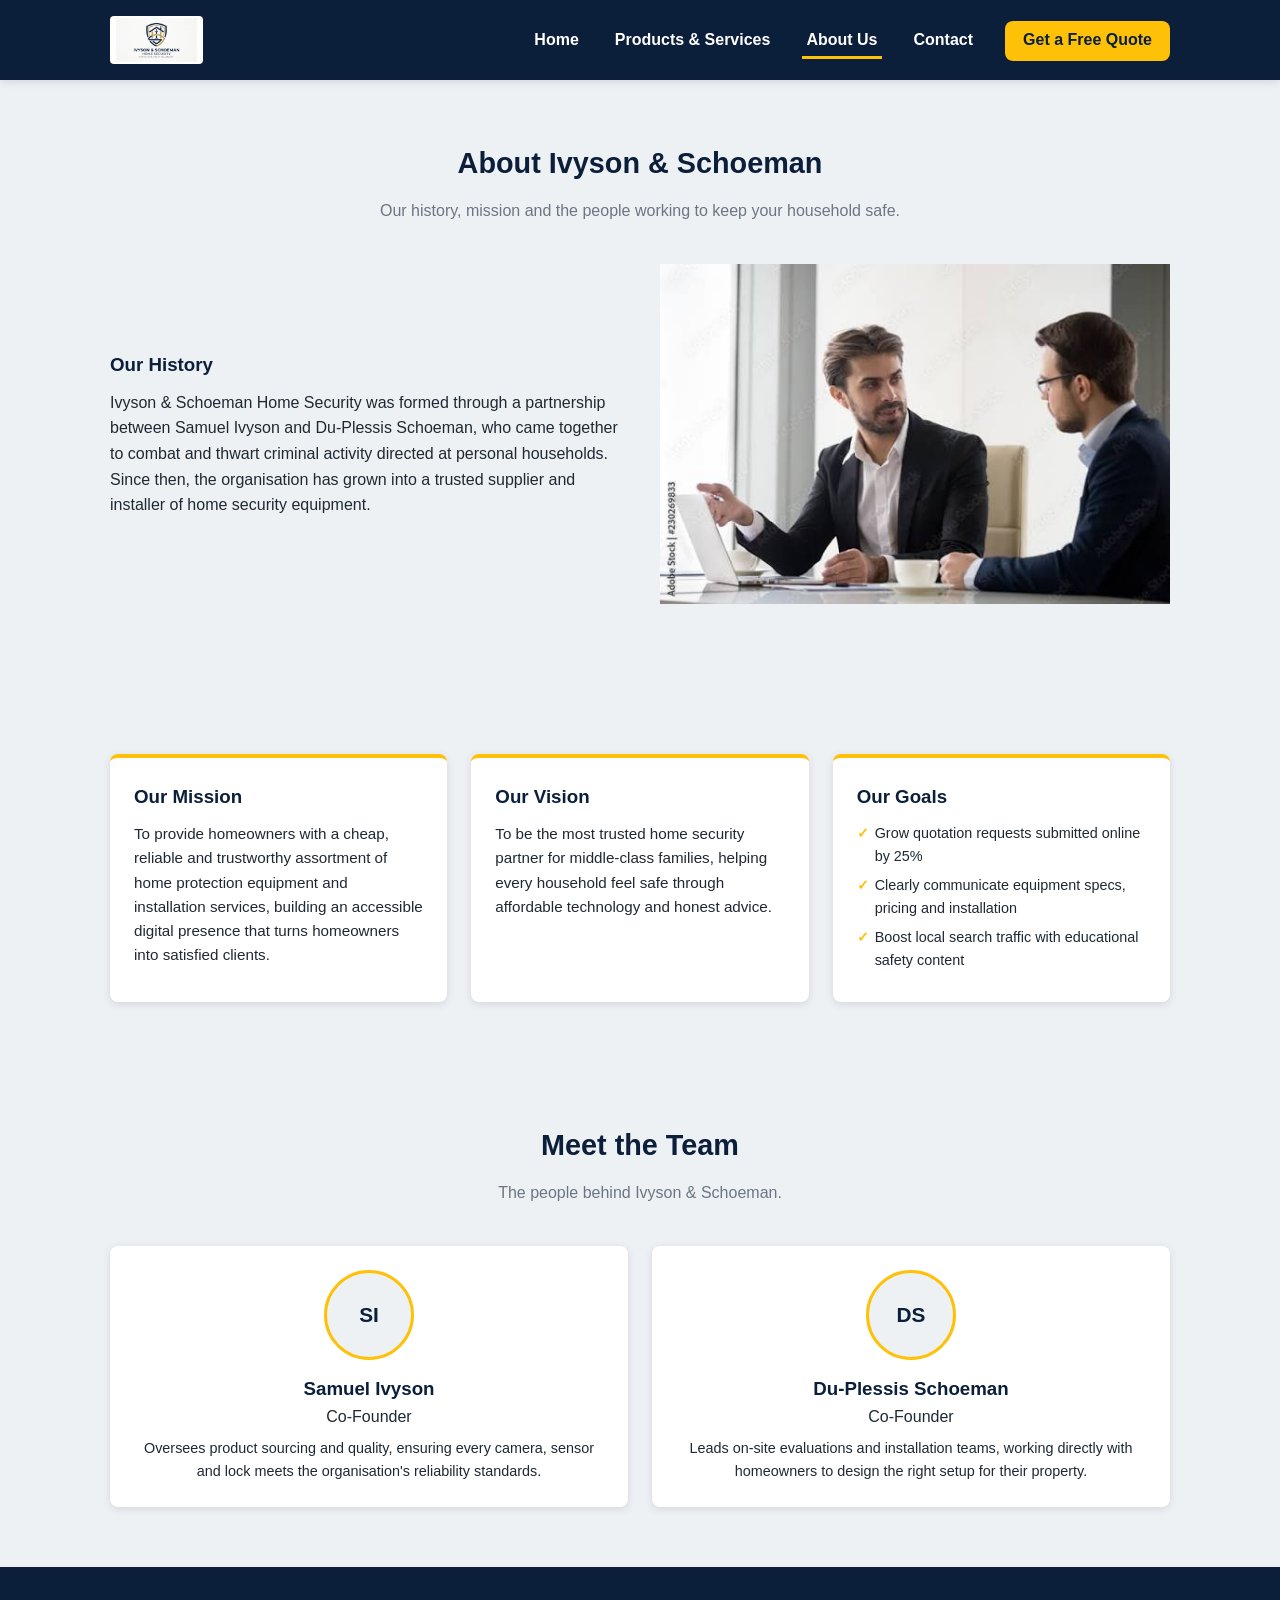
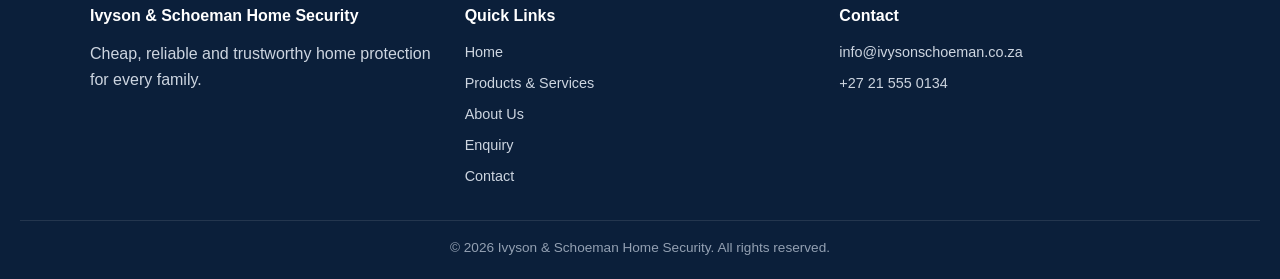
==== project/about.html @ 037d35b5 "Initial commit with project structure styling and images." ====
<!DOCTYPE html>
<html lang="en">
<head>
  <meta charset="UTF-8" />
  <meta name="viewport" content="width=device-width, initial-scale=1.0" />
  <title>About Us | Ivyson &amp; Schoeman Home Security</title>
  <meta name="description" content="Learn about the history, mission and team behind Ivyson & Schoeman Home Security." />
  <link rel="stylesheet" href="css/style.css" />
  <link rel="icon" type="image/jpeg" href="images/favicon.jpeg" />
</head>
<body>

  <header>
    <div class="navbar">
      <div class="logo"><a href="index.html"><img src="images/logo.jpeg" alt="Ivyson & Schoeman Home Security logo" /></a></div>
      <nav>
        <ul>
          <li><a href="index.html">Home</a></li>
          <li><a href="services.html">Products &amp; Services</a></li>
          <li><a href="about.html">About Us</a></li>
          <li><a href="contact.html">Contact</a></li>
          <li><a href="enquiry.html" class="btn-quote">Get a Free Quote</a></li>
        </ul>
      </nav>
    </div>
  </header>

  <main>
    <!-- ===== Page intro ===== -->
    <section class="page-section">
      <div class="container">
        <h2>About Ivyson &amp; Schoeman</h2>
        <p class="section-intro">
          Our history, mission and the people working to keep your
          household safe.
        </p>

        <!-- ===== History ===== -->
        <div class="two-col">
          <div>
            <h3 style="color:#0b1f3a; margin-bottom:10px;">Our History</h3>
            <p>
              Ivyson &amp; Schoeman Home Security was formed through a
              partnership between Samuel Ivyson and Du-Plessis Schoeman,
              who came together to combat and thwart criminal activity
              directed at personal households. Since then, the
              organisation has grown into a trusted supplier and
              installer of home security equipment.
            </p>
          </div>
          <div>
            <img src="images/about-placeholder.jpeg" alt="Founders discussing a home security installation plan" />
          </div>
        </div>
      </div>
    </section>

    <!-- ===== Mission and Vision ===== -->
    <section class="page-section" style="background-color:#eef1f4;">
      <div class="container">
        <div class="card-grid">
          <div class="card">
            <h3>Our Mission</h3>
            <p>
              To provide homeowners with a cheap, reliable and
              trustworthy assortment of home protection equipment and
              installation services, building an accessible digital
              presence that turns homeowners into satisfied clients.
            </p>
          </div>
          <div class="card">
            <h3>Our Vision</h3>
            <p>
              To be the most trusted home security partner for
              middle-class families, helping every household feel safe
              through affordable technology and honest advice.
            </p>
          </div>
          <div class="card">
            <h3>Our Goals</h3>
            <ul>
              <li>Grow quotation requests submitted online by 25%</li>
              <li>Clearly communicate equipment specs, pricing and installation</li>
              <li>Boost local search traffic with educational safety content</li>
            </ul>
          </div>
        </div>
      </div>
    </section>

    <!-- ===== Team members ===== -->
    <section class="page-section">
      <div class="container">
        <h2>Meet the Team</h2>
        <p class="section-intro">The people behind Ivyson &amp; Schoeman.</p>

        <div class="team-grid">
          <div class="team-card">
            <div class="avatar">SI</div>
            <h3 style="color:#0b1f3a;">Samuel Ivyson</h3>
            <p>Co-Founder</p>
            <p style="font-size:0.9rem; margin-top:8px;">
              Oversees product sourcing and quality, ensuring every
              camera, sensor and lock meets the organisation's
              reliability standards.
            </p>
          </div>
          <div class="team-card">
            <div class="avatar">DS</div>
            <h3 style="color:#0b1f3a;">Du-Plessis Schoeman</h3>
            <p>Co-Founder</p>
            <p style="font-size:0.9rem; margin-top:8px;">
              Leads on-site evaluations and installation teams,
              working directly with homeowners to design the right
              setup for their property.
            </p>
          </div>
        </div>
      </div>
    </section>
  </main>

  <footer>
    <div class="footer-grid">
      <div>
        <h4>Ivyson &amp; Schoeman Home Security</h4>
        <p>Cheap, reliable and trustworthy home protection for every family.</p>
      </div>
      <div>
        <h4>Quick Links</h4>
        <ul>
          <li><a href="index.html">Home</a></li>
          <li><a href="services.html">Products &amp; Services</a></li>
          <li><a href="about.html">About Us</a></li>
          <li><a href="enquiry.html">Enquiry</a></li>
          <li><a href="contact.html">Contact</a></li>
        </ul>
      </div>
      <div>
        <h4>Contact</h4>
        <ul>
          <li>info@ivysonschoeman.co.za</li>
          <li>+27 21 555 0134</li>
        </ul>
      </div>
    </div>
    <div class="footer-bottom">
      &copy; 2026 Ivyson &amp; Schoeman Home Security. All rights reserved.
    </div>
  </footer>

  <script src="js/script.js"></script>
</body>
</html>
---- project/css/style.css ----
/* =========================================================
   Ivyson & Schoeman Home Security
   Stylesheet
   Colour palette: Navy Blue, Slate Gray, Alert Yellow
   Font: clean sans-serif for maximum legibility
   ========================================================= */

/* ---- CSS Variables (colour palette + spacing) ---- */
:root {
  --navy: #0b1f3a;
  --navy-light: #14335c;
  --slate: #6b7684;
  --slate-light: #eef1f4;
  --alert-yellow: #ffc107;
  --white: #ffffff;
  --text-dark: #1f2933;
  --radius: 8px;
  --shadow: 0 2px 8px rgba(11, 31, 58, 0.12);
}

/* ---- Reset / base ---- */
* {
  margin: 0;
  padding: 0;
  box-sizing: border-box;
}

body {
  font-family: "Segoe UI", Arial, Helvetica, sans-serif;
  color: var(--text-dark);
  background-color: var(--slate-light);
  line-height: 1.6;
}

img {
  max-width: 100%;
  display: block;
}

a {
  text-decoration: none;
  color: inherit;
}

ul {
  list-style: none;
}

.container {
  max-width: 1100px;
  margin: 0 auto;
  padding: 0 20px;
}

/* ---- Header / Navigation ---- */
header {
  background-color: var(--navy);
  color: var(--white);
  position: sticky;
  top: 0;
  z-index: 100;
  box-shadow: var(--shadow);
}

.navbar {
  display: flex;
  align-items: center;
  justify-content: space-between;
  padding: 16px 20px;
  max-width: 1100px;
  margin: 0 auto;
  flex-wrap: wrap;
}

.logo {
  font-size: 1.4rem;
  font-weight: 700;
  letter-spacing: 0.5px;
  display: flex;
  align-items: center;
}

.logo span {
  color: var(--alert-yellow);
}

.logo img {
  height: 48px;
  width: auto;
  border-radius: 4px;
  background-color: var(--white);
  padding: 2px 6px;
}

/* ---- Product images (services page cards) ---- */
.card img.product-image {
  width: 100%;
  height: 160px;
  object-fit: contain;
  background-color: var(--white);
  border-radius: var(--radius);
  margin-bottom: 14px;
  padding: 10px;
}

nav ul {
  display: flex;
  gap: 28px;
  align-items: center;
  flex-wrap: wrap;
}

nav ul li a {
  font-weight: 600;
  padding: 8px 4px;
  border-bottom: 3px solid transparent;
  transition: border-color 0.2s ease, color 0.2s ease;
}

nav ul li a:hover,
nav ul li a.active {
  border-bottom-color: var(--alert-yellow);
}

.btn-quote {
  background-color: var(--alert-yellow);
  color: var(--navy);
  font-weight: 700;
  padding: 10px 18px;
  border-radius: var(--radius);
  transition: transform 0.15s ease, background-color 0.15s ease;
}

.btn-quote:hover {
  background-color: #ffd54a;
  transform: translateY(-2px);
}

/* ---- Hero section (index page) ---- */
.hero {
  background: linear-gradient(135deg, var(--navy) 0%, var(--navy-light) 100%);
  color: var(--white);
  padding: 80px 20px;
  text-align: center;
}

.hero h1 {
  font-size: 2.4rem;
  margin-bottom: 16px;
}

.hero p {
  max-width: 640px;
  margin: 0 auto 28px auto;
  color: #d7dee8;
  font-size: 1.05rem;
}

.hero-image {
  margin: 32px auto 0 auto;
  max-width: 700px;
  border-radius: var(--radius);
  overflow: hidden;
  box-shadow: var(--shadow);
}

.btn-primary {
  display: inline-block;
  background-color: var(--alert-yellow);
  color: var(--navy);
  font-weight: 700;
  padding: 14px 30px;
  border-radius: var(--radius);
  transition: transform 0.15s ease;
}

.btn-primary:hover {
  transform: translateY(-2px);
}

/* ---- Generic page sections ---- */
.page-section {
  padding: 60px 20px;
}

.page-section h2 {
  color: var(--navy);
  font-size: 1.8rem;
  margin-bottom: 12px;
  text-align: center;
}

.section-intro {
  text-align: center;
  color: var(--slate);
  max-width: 640px;
  margin: 0 auto 40px auto;
}

/* ---- Card layout ---- */
.card-grid {
  display: grid;
  grid-template-columns: repeat(auto-fit, minmax(260px, 1fr));
  gap: 24px;
  margin-top: 30px;
}

.card {
  background-color: var(--white);
  border-radius: var(--radius);
  box-shadow: var(--shadow);
  padding: 24px;
  border-top: 4px solid var(--alert-yellow);
  transition: transform 0.15s ease;
}

.card:hover {
  transform: translateY(-4px);
}

.card h3 {
  color: var(--navy);
  margin-bottom: 10px;
}

.card p {
  color: var(--text-dark);
  font-size: 0.95rem;
}

.card ul {
  margin-top: 10px;
}

.card ul li {
  padding-left: 18px;
  position: relative;
  margin-bottom: 6px;
  font-size: 0.9rem;
}

.card ul li::before {
  content: "\2713";
  position: absolute;
  left: 0;
  color: var(--alert-yellow);
  font-weight: 700;
}

/* ---- Two-column layout (about page) ---- */
.two-col {
  display: grid;
  grid-template-columns: 1fr 1fr;
  gap: 40px;
  align-items: center;
}

@media (max-width: 700px) {
  .two-col {
    grid-template-columns: 1fr;
  }
}

/* ---- Team members ---- */
.team-grid {
  display: grid;
  grid-template-columns: repeat(auto-fit, minmax(220px, 1fr));
  gap: 24px;
  margin-top: 30px;
}

.team-card {
  background-color: var(--white);
  border-radius: var(--radius);
  box-shadow: var(--shadow);
  text-align: center;
  padding: 24px;
}

.team-card .avatar {
  width: 90px;
  height: 90px;
  border-radius: 50%;
  background-color: var(--slate-light);
  border: 3px solid var(--alert-yellow);
  margin: 0 auto 14px auto;
  display: flex;
  align-items: center;
  justify-content: center;
  font-weight: 700;
  color: var(--navy);
  font-size: 1.3rem;
}

/* ---- Pricing table ---- */
.pricing-table {
  width: 100%;
  border-collapse: collapse;
  margin-top: 30px;
  background-color: var(--white);
  box-shadow: var(--shadow);
  border-radius: var(--radius);
  overflow: hidden;
}

.pricing-table th,
.pricing-table td {
  padding: 14px 18px;
  text-align: left;
  border-bottom: 1px solid var(--slate-light);
}

.pricing-table th {
  background-color: var(--navy);
  color: var(--white);
}

.pricing-table tr:last-child td {
  font-weight: 700;
  color: var(--navy);
}

/* ---- Forms (enquiry / contact) ---- */
.form-wrapper {
  background-color: var(--white);
  max-width: 640px;
  margin: 0 auto;
  padding: 32px;
  border-radius: var(--radius);
  box-shadow: var(--shadow);
}

.form-group {
  margin-bottom: 18px;
}

.form-group label {
  display: block;
  font-weight: 600;
  margin-bottom: 6px;
  color: var(--navy);
}

.form-group input,
.form-group select,
.form-group textarea {
  width: 100%;
  padding: 10px 12px;
  border: 1px solid #c7cdd4;
  border-radius: var(--radius);
  font-family: inherit;
  font-size: 0.95rem;
}

.form-group input:focus,
.form-group select:focus,
.form-group textarea:focus {
  outline: 2px solid var(--alert-yellow);
  border-color: var(--navy);
}

.radio-group {
  display: flex;
  gap: 20px;
  flex-wrap: wrap;
}

.radio-group label {
  display: flex;
  align-items: center;
  gap: 6px;
  font-weight: 400;
  color: var(--text-dark);
}

/* ---- Contact info / locations ---- */
.locations-grid {
  display: grid;
  grid-template-columns: repeat(auto-fit, minmax(260px, 1fr));
  gap: 24px;
  margin-bottom: 40px;
}

.map-embed {
  width: 100%;
  height: 260px;
  border: 0;
  border-radius: var(--radius);
  margin-top: 14px;
}

/* ---- Footer ---- */
footer {
  background-color: var(--navy);
  color: #cdd5e0;
  padding: 36px 20px 20px 20px;
}

.footer-grid {
  display: grid;
  grid-template-columns: repeat(auto-fit, minmax(200px, 1fr));
  gap: 24px;
  max-width: 1100px;
  margin: 0 auto;
}

.footer-grid h4 {
  color: var(--white);
  margin-bottom: 12px;
}

.footer-grid ul li {
  margin-bottom: 8px;
  font-size: 0.9rem;
}

.footer-bottom {
  text-align: center;
  margin-top: 24px;
  padding-top: 16px;
  border-top: 1px solid rgba(255, 255, 255, 0.1);
  font-size: 0.85rem;
  color: #93a0b2;
}
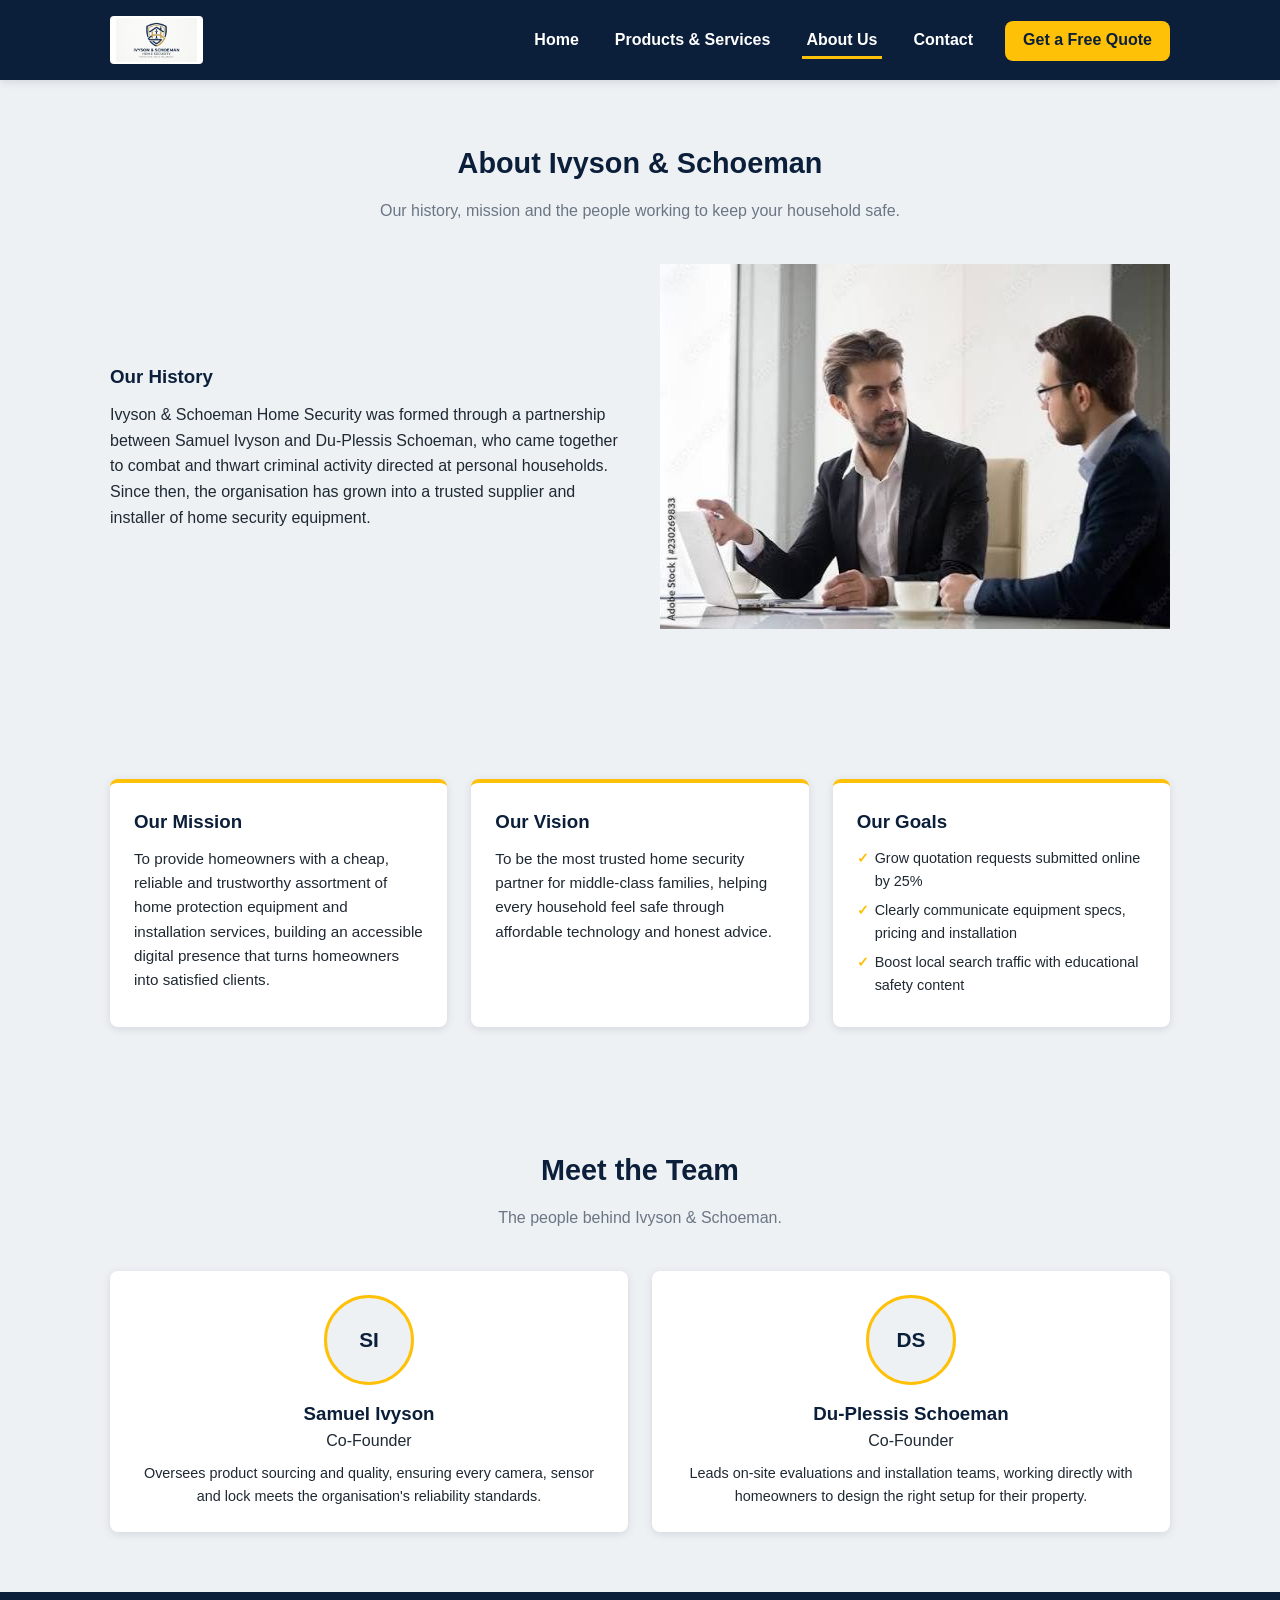
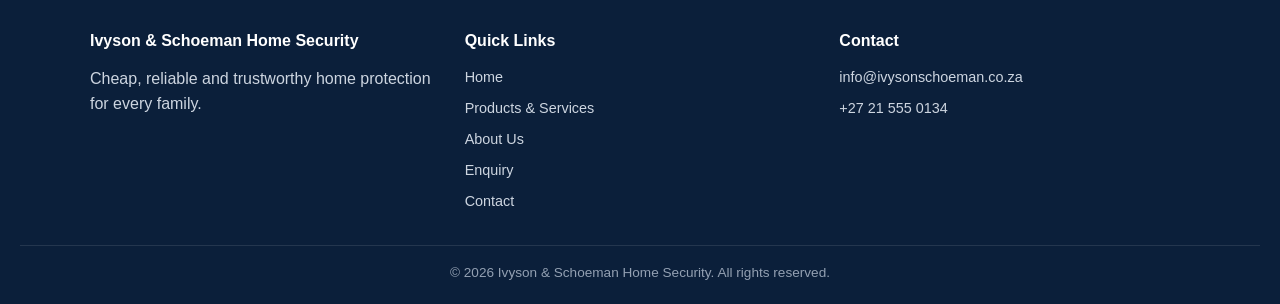
==== commit e0c25749: "Part 2: add responsive CSS, CSS-only hamburger nav and srcset images Co-Authored-By: Claude Sonnet 5" ====
--- a/project/about.html
+++ b/project/about.html
@@ -13,6 +13,12 @@
   <header>
     <div class="navbar">
       <div class="logo"><a href="index.html"><img src="images/logo.jpeg" alt="Ivyson & Schoeman Home Security logo" /></a></div>
+
+      <input type="checkbox" id="nav-toggle" class="nav-toggle" />
+      <label for="nav-toggle" class="nav-toggle-label" aria-label="Toggle navigation menu">
+        <span></span><span></span><span></span>
+      </label>
+
       <nav>
         <ul>
           <li><a href="index.html">Home</a></li>
@@ -49,7 +55,13 @@
             </p>
           </div>
           <div>
-            <img src="images/about-placeholder.jpeg" alt="Founders discussing a home security installation plan" />
+            <img
+              src="images/about-placeholder-547w.jpeg"
+              srcset="images/about-placeholder-350w.jpeg 350w, images/about-placeholder-547w.jpeg 547w"
+              sizes="(max-width: 700px) 100vw, 50vw"
+              alt="Founders discussing a home security installation plan"
+              width="547" height="365"
+            />
           </div>
         </div>
       </div>
--- a/project/css/style.css
+++ b/project/css/style.css
@@ -25,6 +25,13 @@
   box-sizing: border-box;
 }
 
+html {
+  /* Base font size drives every rem value on the page, so scaling
+     this one rule is enough to adjust the whole type scale
+     per breakpoint (see the media queries below). */
+  font-size: 100%; /* 1rem = 16px */
+}
+
 body {
   font-family: "Segoe UI", Arial, Helvetica, sans-serif;
   color: var(--text-dark);
@@ -105,7 +112,7 @@
 
 nav ul {
   display: flex;
-  gap: 28px;
+  gap: 1.75rem;
   align-items: center;
   flex-wrap: wrap;
 }
@@ -118,8 +125,37 @@
 }
 
 nav ul li a:hover,
+nav ul li a:focus-visible,
 nav ul li a.active {
   border-bottom-color: var(--alert-yellow);
+}
+
+nav ul li a:focus-visible {
+  outline: 2px solid var(--alert-yellow);
+  outline-offset: 2px;
+}
+
+/* ---- Mobile nav toggle (CSS-only checkbox hack, no JS required) ---- */
+.nav-toggle {
+  display: none;
+}
+
+.nav-toggle-label {
+  display: none;
+  flex-direction: column;
+  justify-content: space-between;
+  width: 26px;
+  height: 20px;
+  cursor: pointer;
+}
+
+.nav-toggle-label span {
+  display: block;
+  height: 3px;
+  width: 100%;
+  background-color: var(--white);
+  border-radius: 2px;
+  transition: transform 0.2s ease, opacity 0.2s ease;
 }
 
 .btn-quote {
@@ -145,13 +181,13 @@
 }
 
 .hero h1 {
-  font-size: 2.4rem;
-  margin-bottom: 16px;
+  font-size: clamp(1.75rem, 4vw + 1rem, 2.4rem);
+  margin-bottom: 1rem;
 }
 
 .hero p {
-  max-width: 640px;
-  margin: 0 auto 28px auto;
+  max-width: 40rem;
+  margin: 0 auto 1.75rem auto;
   color: #d7dee8;
   font-size: 1.05rem;
 }
@@ -253,12 +289,6 @@
   grid-template-columns: 1fr 1fr;
   gap: 40px;
   align-items: center;
-}
-
-@media (max-width: 700px) {
-  .two-col {
-    grid-template-columns: 1fr;
-  }
 }
 
 /* ---- Team members ---- */
@@ -422,3 +452,154 @@
   font-size: 0.85rem;
   color: #93a0b2;
 }
+
+/* =========================================================
+   Responsive Design
+   Breakpoints:
+     Desktop : 993px and up   (default styles above)
+     Tablet  : 701px – 992px
+     Mobile  : 700px and below
+   ========================================================= */
+
+/* ---- Tablet (≤ 992px): tighten spacing, keep multi-column ---- */
+@media (max-width: 992px) {
+  .container {
+    padding: 0 1.25rem;
+  }
+
+  .hero {
+    padding: 4rem 1.25rem;
+  }
+
+  .page-section {
+    padding: 3rem 1.25rem;
+  }
+
+  .card-grid,
+  .team-grid,
+  .locations-grid {
+    grid-template-columns: repeat(auto-fit, minmax(220px, 1fr));
+  }
+}
+
+/* ---- Mobile (≤ 700px): single-column layout, hamburger nav ---- */
+@media (max-width: 700px) {
+  html {
+    font-size: 93.75%; /* ~15px base: scales every rem value down together */
+  }
+
+  /* Collapsible navigation */
+  .navbar {
+    position: relative;
+  }
+
+  .nav-toggle-label {
+    display: flex;
+  }
+
+  nav {
+    flex-basis: 100%;
+  }
+
+  nav ul {
+    display: none;
+    flex-direction: column;
+    align-items: stretch;
+    gap: 0;
+    width: 100%;
+    padding-top: 12px;
+  }
+
+  nav ul li a {
+    display: block;
+    padding: 12px 4px;
+    border-bottom: 1px solid rgba(255, 255, 255, 0.12);
+  }
+
+  nav ul li a.active,
+  nav ul li a:hover {
+    border-bottom: 1px solid rgba(255, 255, 255, 0.12);
+    color: var(--alert-yellow);
+  }
+
+  .btn-quote {
+    text-align: center;
+    margin-top: 8px;
+  }
+
+  .nav-toggle:checked ~ nav ul {
+    display: flex;
+  }
+
+  .nav-toggle:checked ~ .nav-toggle-label span:nth-child(1) {
+    transform: translateY(8px) rotate(45deg);
+  }
+
+  .nav-toggle:checked ~ .nav-toggle-label span:nth-child(2) {
+    opacity: 0;
+  }
+
+  .nav-toggle:checked ~ .nav-toggle-label span:nth-child(3) {
+    transform: translateY(-8px) rotate(-45deg);
+  }
+
+  /* Hero */
+  .hero {
+    padding: 3rem 1rem;
+  }
+
+  .hero-image {
+    margin-top: 1.5rem;
+  }
+
+  /* Section headings */
+  .page-section {
+    padding: 2.5rem 1rem;
+  }
+
+  .page-section h2 {
+    font-size: 1.5rem;
+  }
+
+  /* Single-column layouts on small screens */
+  .card-grid,
+  .team-grid,
+  .locations-grid,
+  .footer-grid,
+  .two-col {
+    grid-template-columns: 1fr;
+  }
+
+  /* Pricing table: allow horizontal scroll instead of squashing text */
+  .pricing-table {
+    display: block;
+    overflow-x: auto;
+    white-space: nowrap;
+  }
+
+  .form-wrapper {
+    padding: 1.5rem;
+  }
+
+  .radio-group {
+    flex-direction: column;
+    gap: 10px;
+  }
+}
+
+/* ---- Small mobile (≤ 420px): extra breathing room on tiny screens ---- */
+@media (max-width: 420px) {
+  .hero h1 {
+    font-size: 1.6rem;
+  }
+
+  .btn-primary,
+  .btn-quote {
+    width: 100%;
+    text-align: center;
+  }
+
+  .logo img {
+    height: 38px;
+  }
+}
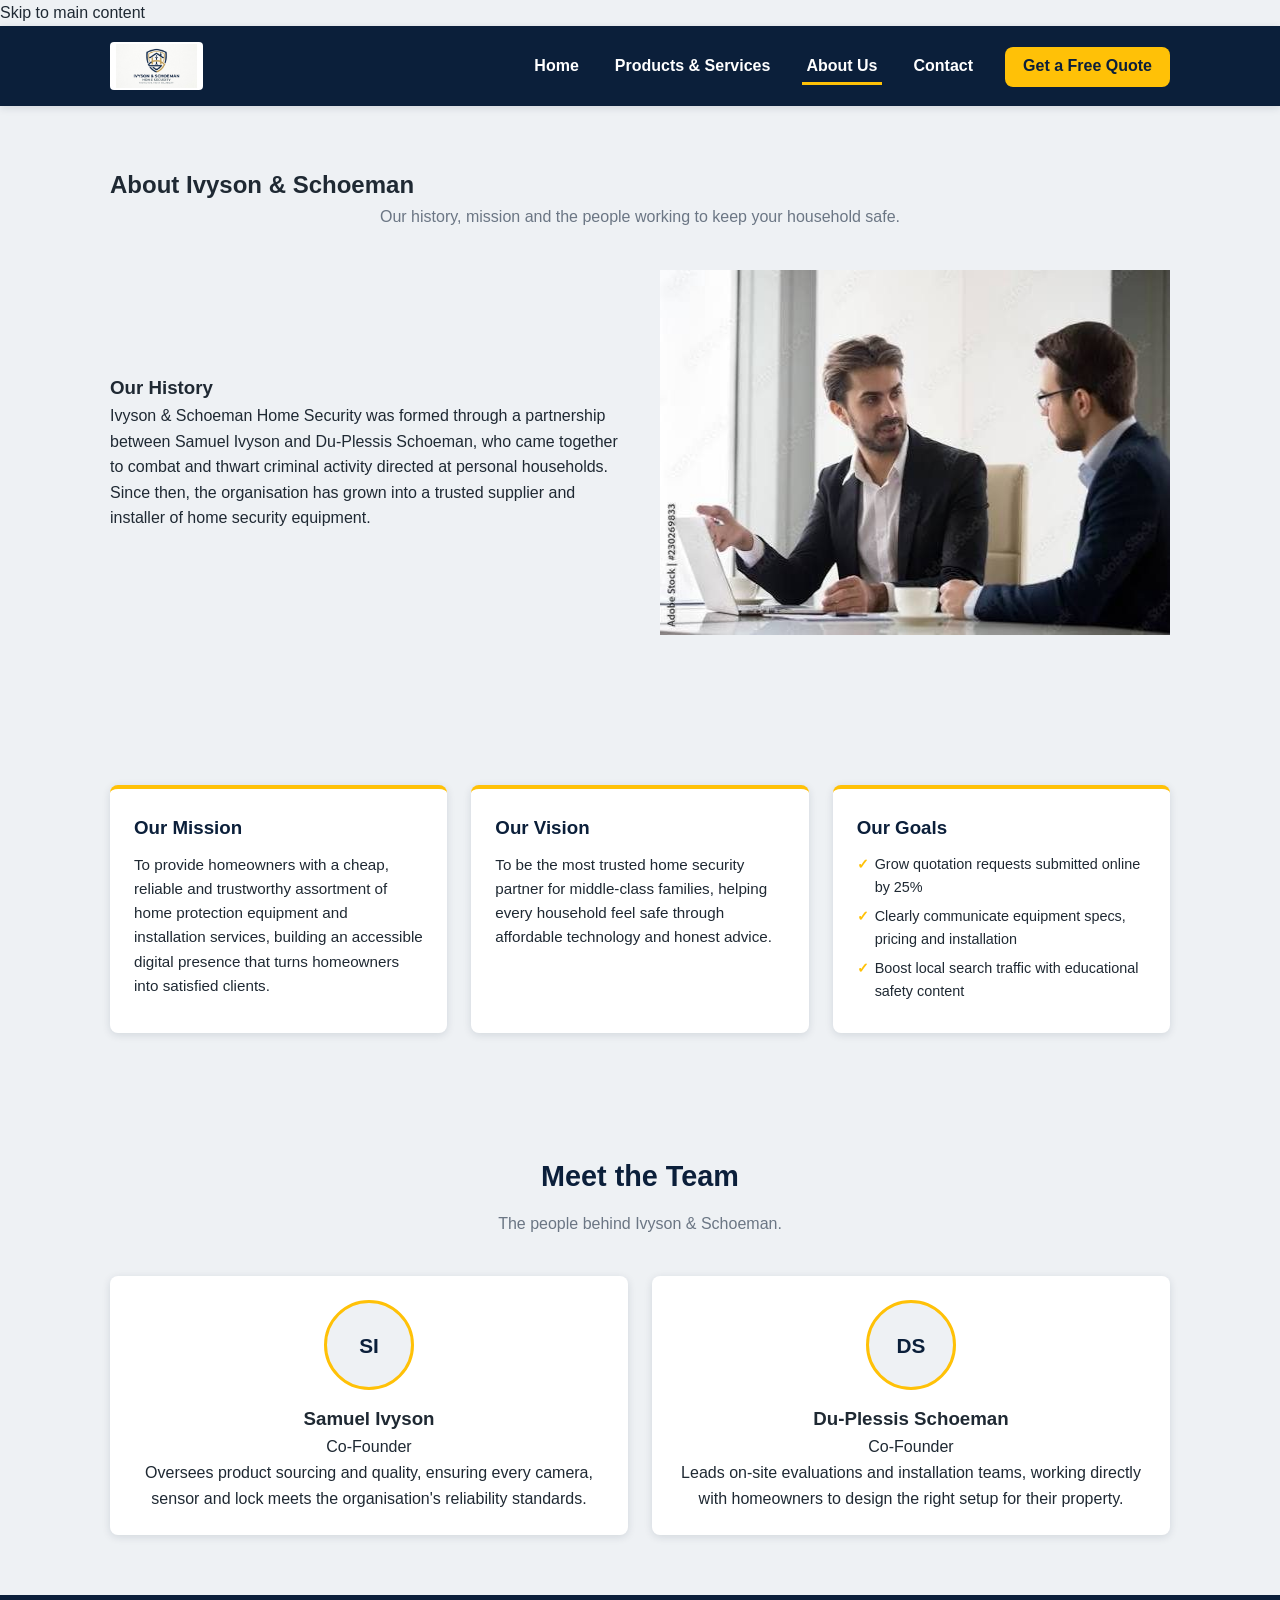
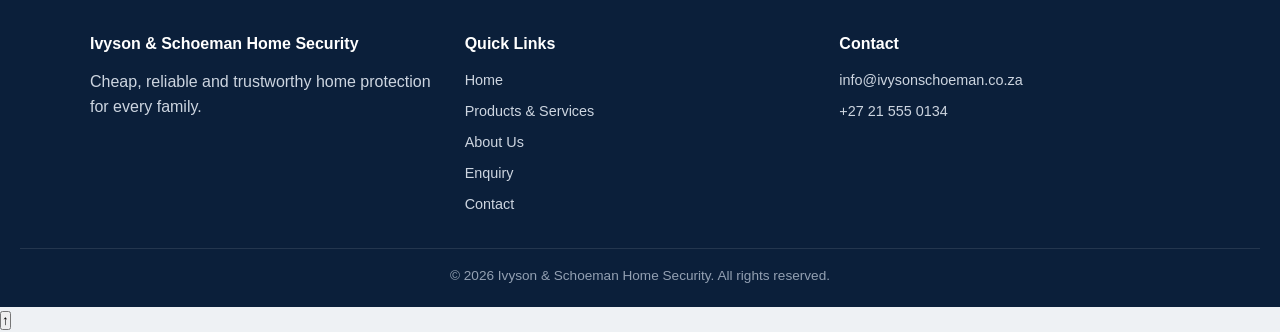
==== commit 91142ad1: "Home: add dynamic home-safety tips with filter, shared script helpers, scroll reveal and accordion; " ====
--- a/project/about.html
+++ b/project/about.html
@@ -4,15 +4,30 @@
   <meta charset="UTF-8" />
   <meta name="viewport" content="width=device-width, initial-scale=1.0" />
   <title>About Us | Ivyson &amp; Schoeman Home Security</title>
-  <meta name="description" content="Learn about the history, mission and team behind Ivyson & Schoeman Home Security." />
+  <meta name="description" content="Meet Samuel Ivyson and Du-Plessis Schoeman, the founders of Ivyson &amp; Schoeman Home Security, and learn about our mission to protect South African families." />
+  <meta name="keywords" content="about Ivyson and Schoeman, home security company, security installers, Samuel Ivyson, Du-Plessis Schoeman, home protection South Africa" />
+  <meta name="author" content="Ivyson &amp; Schoeman Home Security" />
+  <meta name="robots" content="index, follow" />
+  <meta name="theme-color" content="#0b1f3a" />
+  <link rel="canonical" href="https://ivyson-schoeman-security.netlify.app/about.html" />
+  <meta property="og:type" content="website" />
+  <meta property="og:site_name" content="Ivyson &amp; Schoeman Home Security" />
+  <meta property="og:title" content="About Us | Ivyson &amp; Schoeman Home Security" />
+  <meta property="og:description" content="Meet Samuel Ivyson and Du-Plessis Schoeman, the founders of Ivyson &amp; Schoeman Home Security, and learn about our mission to protect South African families." />
+  <meta property="og:url" content="https://ivyson-schoeman-security.netlify.app/about.html" />
+  <meta property="og:image" content="https://ivyson-schoeman-security.netlify.app/images/home-security-hero-738w.jpeg" />
+  <meta http-equiv="Content-Security-Policy" content="default-src 'self'; script-src 'self' https://cdnjs.cloudflare.com; style-src 'self' https://cdnjs.cloudflare.com; img-src 'self' data: https://*.tile.openstreetmap.org https://cdnjs.cloudflare.com; connect-src 'self'; font-src 'self'; frame-src 'none'; object-src 'none'; base-uri 'self'; form-action 'self' mailto:" />
+  <meta http-equiv="X-Content-Type-Options" content="nosniff" />
+  <meta name="referrer" content="strict-origin-when-cross-origin" />
   <link rel="stylesheet" href="css/style.css" />
   <link rel="icon" type="image/jpeg" href="images/favicon.jpeg" />
 </head>
 <body>
+  <a class="skip-link" href="#main">Skip to main content</a>
 
   <header>
     <div class="navbar">
-      <div class="logo"><a href="index.html"><img src="images/logo.jpeg" alt="Ivyson & Schoeman Home Security logo" /></a></div>
+      <div class="logo"><a href="index.html"><img src="images/ivyson-schoeman-logo.jpeg" alt="Ivyson & Schoeman Home Security logo" /></a></div>
 
       <input type="checkbox" id="nav-toggle" class="nav-toggle" />
       <label for="nav-toggle" class="nav-toggle-label" aria-label="Toggle navigation menu">
@@ -31,11 +46,11 @@
     </div>
   </header>
 
-  <main>
+  <main id="main">
     <!-- ===== Page intro ===== -->
     <section class="page-section">
       <div class="container">
-        <h2>About Ivyson &amp; Schoeman</h2>
+        <h1>About Ivyson &amp; Schoeman</h1>
         <p class="section-intro">
           Our history, mission and the people working to keep your
           household safe.
@@ -44,7 +59,7 @@
         <!-- ===== History ===== -->
         <div class="two-col">
           <div>
-            <h3 style="color:#0b1f3a; margin-bottom:10px;">Our History</h3>
+            <h3 class="subheading">Our History</h3>
             <p>
               Ivyson &amp; Schoeman Home Security was formed through a
               partnership between Samuel Ivyson and Du-Plessis Schoeman,
@@ -56,8 +71,8 @@
           </div>
           <div>
             <img
-              src="images/about-placeholder-547w.jpeg"
-              srcset="images/about-placeholder-350w.jpeg 350w, images/about-placeholder-547w.jpeg 547w"
+              src="images/security-installation-planning-547w.jpeg"
+              srcset="images/security-installation-planning-350w.jpeg 350w, images/security-installation-planning-547w.jpeg 547w"
               sizes="(max-width: 700px) 100vw, 50vw"
               alt="Founders discussing a home security installation plan"
               width="547" height="365"
@@ -68,7 +83,7 @@
     </section>
 
     <!-- ===== Mission and Vision ===== -->
-    <section class="page-section" style="background-color:#eef1f4;">
+    <section class="page-section section-alt">
       <div class="container">
         <div class="card-grid">
           <div class="card">
@@ -109,9 +124,9 @@
         <div class="team-grid">
           <div class="team-card">
             <div class="avatar">SI</div>
-            <h3 style="color:#0b1f3a;">Samuel Ivyson</h3>
+            <h3 class="subheading">Samuel Ivyson</h3>
             <p>Co-Founder</p>
-            <p style="font-size:0.9rem; margin-top:8px;">
+            <p class="small-note">
               Oversees product sourcing and quality, ensuring every
               camera, sensor and lock meets the organisation's
               reliability standards.
@@ -119,9 +134,9 @@
           </div>
           <div class="team-card">
             <div class="avatar">DS</div>
-            <h3 style="color:#0b1f3a;">Du-Plessis Schoeman</h3>
+            <h3 class="subheading">Du-Plessis Schoeman</h3>
             <p>Co-Founder</p>
-            <p style="font-size:0.9rem; margin-top:8px;">
+            <p class="small-note">
               Leads on-site evaluations and installation teams,
               working directly with homeowners to design the right
               setup for their property.
@@ -161,6 +176,6 @@
     </div>
   </footer>
 
-  <script src="js/script.js"></script>
+  <script src="js/script.js" defer></script>
 </body>
 </html>
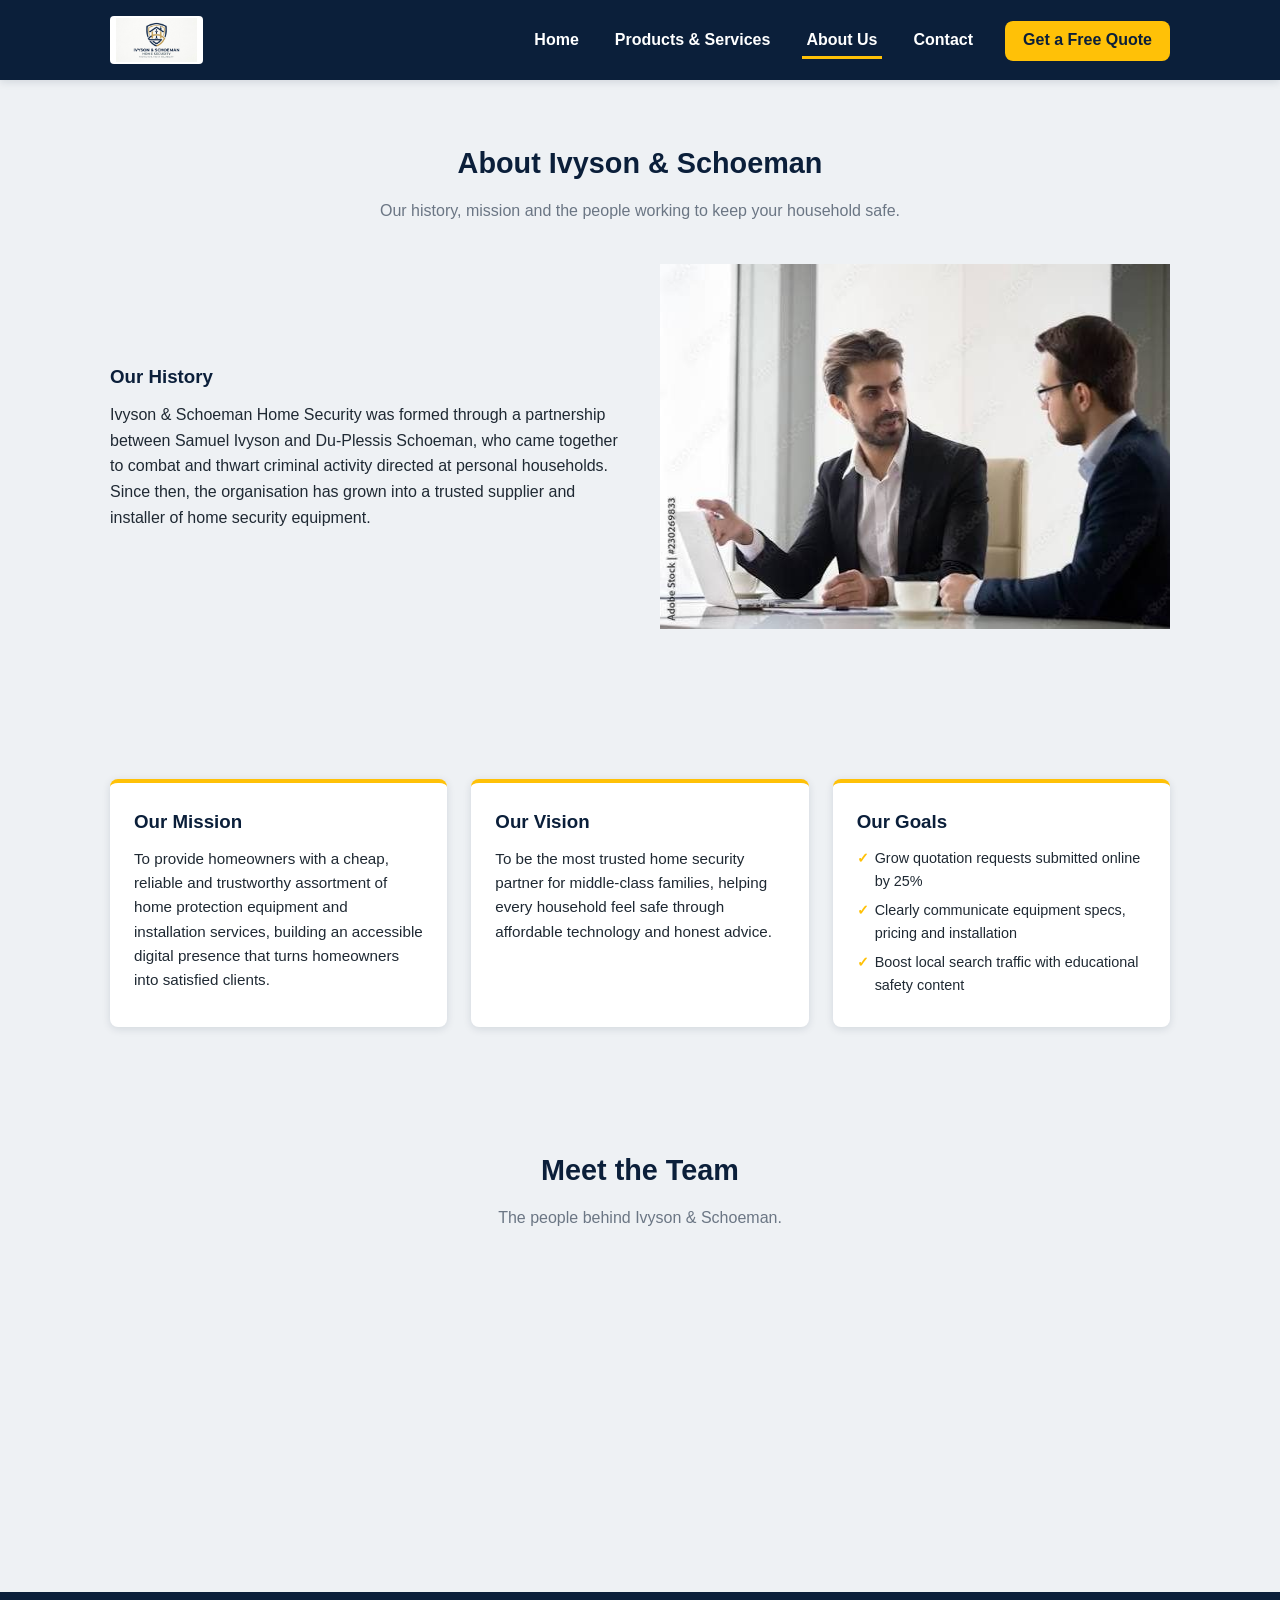
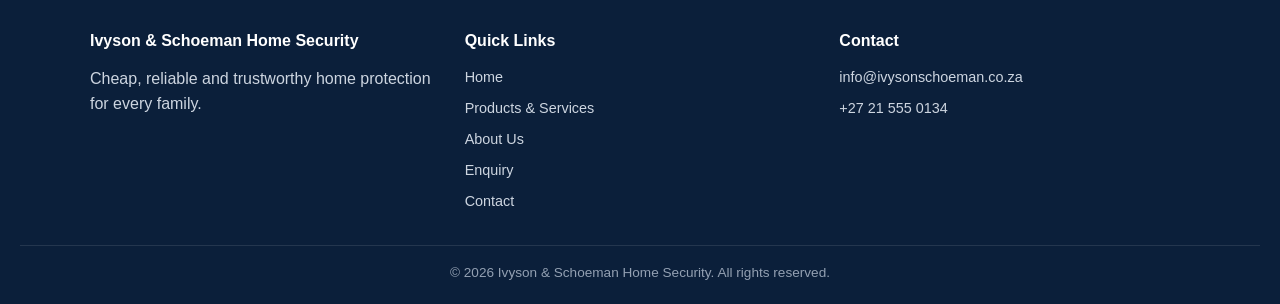
==== commit 64bff453: "Fix active navigation and canonical URLs for Netlify clean URLs; update README deployment notes Co-A" ====
--- a/project/about.html
+++ b/project/about.html
@@ -9,12 +9,12 @@
   <meta name="author" content="Ivyson &amp; Schoeman Home Security" />
   <meta name="robots" content="index, follow" />
   <meta name="theme-color" content="#0b1f3a" />
-  <link rel="canonical" href="https://ivyson-schoeman-security.netlify.app/about.html" />
+  <link rel="canonical" href="https://ivyson-schoeman-security.netlify.app/about" />
   <meta property="og:type" content="website" />
   <meta property="og:site_name" content="Ivyson &amp; Schoeman Home Security" />
   <meta property="og:title" content="About Us | Ivyson &amp; Schoeman Home Security" />
   <meta property="og:description" content="Meet Samuel Ivyson and Du-Plessis Schoeman, the founders of Ivyson &amp; Schoeman Home Security, and learn about our mission to protect South African families." />
-  <meta property="og:url" content="https://ivyson-schoeman-security.netlify.app/about.html" />
+  <meta property="og:url" content="https://ivyson-schoeman-security.netlify.app/about" />
   <meta property="og:image" content="https://ivyson-schoeman-security.netlify.app/images/home-security-hero-738w.jpeg" />
   <meta http-equiv="Content-Security-Policy" content="default-src 'self'; script-src 'self' https://cdnjs.cloudflare.com; style-src 'self' https://cdnjs.cloudflare.com; img-src 'self' data: https://*.tile.openstreetmap.org https://cdnjs.cloudflare.com; connect-src 'self'; font-src 'self'; frame-src 'none'; object-src 'none'; base-uri 'self'; form-action 'self' mailto:" />
   <meta http-equiv="X-Content-Type-Options" content="nosniff" />
--- a/project/css/style.css
+++ b/project/css/style.css
@@ -219,6 +219,7 @@
   padding: 60px 20px;
 }
 
+.page-section h1,
 .page-section h2 {
   color: var(--navy);
   font-size: 1.8rem;
@@ -454,6 +455,204 @@
 }
 
 /* =========================================================
+   Part 3 additions: utilities (replace former inline styles),
+   interactive components, forms feedback, animations
+   ========================================================= */
+
+.skip-link {
+  position: absolute;
+  left: 0.5rem;
+  top: -4rem;
+  background: var(--alert-yellow);
+  color: var(--navy);
+  font-weight: 700;
+  padding: 0.6rem 1rem;
+  border-radius: var(--radius);
+  z-index: 300;
+}
+.skip-link:focus { top: 0.5rem; }
+
+.section-alt { background-color: var(--slate-light); }
+.section-navy { background-color: var(--navy); color: var(--white); text-align: center; }
+.section-navy h2 { color: var(--white); }
+.text-center { text-align: center; }
+.cta-text { color: #d7dee8; max-width: 600px; margin: 0 auto 24px auto; }
+.subheading { color: var(--navy); margin-bottom: 10px; }
+.small-note { font-size: 0.9rem; margin-top: 8px; }
+.team-card .subheading { margin-bottom: 0; }
+button.btn-primary { border: none; cursor: pointer; font-family: inherit; font-size: 1rem; }
+button.btn-primary:disabled { opacity: 0.6; cursor: not-allowed; transform: none; }
+a:focus-visible, button:focus-visible, summary:focus-visible { outline: 3px solid var(--alert-yellow); outline-offset: 2px; }
+
+.status-msg { text-align: center; color: var(--slate); grid-column: 1 / -1; }
+.status-msg.error { color: #a4262c; font-weight: 600; }
+.result-count { text-align: center; color: var(--slate); margin-top: 18px; font-size: 0.95rem; }
+
+/* ---- Catalog controls & tabs ---- */
+.catalog-controls {
+  display: grid;
+  grid-template-columns: 2fr 1fr;
+  gap: 1rem;
+  max-width: 800px;
+  margin: 0 auto 1.25rem auto;
+}
+.control label { display: block; font-weight: 600; color: var(--navy); margin-bottom: 6px; }
+.control input, .control select {
+  width: 100%; padding: 10px 12px; border: 1px solid #c7cdd4;
+  border-radius: var(--radius); font-family: inherit; font-size: 0.95rem; background: var(--white);
+}
+.tabs { display: flex; justify-content: center; gap: 0.5rem; flex-wrap: wrap; }
+.tab, .chip {
+  border: 2px solid var(--navy); background: var(--white); color: var(--navy);
+  padding: 0.5rem 1.1rem; border-radius: 999px; font-weight: 600;
+  font-family: inherit; font-size: 0.95rem; cursor: pointer;
+  transition: background-color 0.15s ease, color 0.15s ease;
+}
+.tab:hover, .chip:hover { background: #dbe3ee; }
+.tab[aria-selected="true"], .chip[aria-pressed="true"] { background: var(--navy); color: var(--white); }
+.chip-row { display: flex; justify-content: center; gap: 0.5rem; flex-wrap: wrap; margin-bottom: 0.5rem; }
+
+.product-card { display: flex; flex-direction: column; }
+.product-card .category-tag {
+  font-size: 0.75rem; text-transform: uppercase; letter-spacing: 0.06em;
+  color: var(--slate); font-weight: 700; margin-bottom: 4px;
+}
+.product-card .price { font-size: 1.15rem; font-weight: 700; color: var(--navy); margin: 0.5rem 0; }
+.product-card .btn-details {
+  margin-top: auto; align-self: flex-start; background: var(--navy); color: var(--white);
+  border: none; padding: 0.55rem 1.1rem; border-radius: var(--radius); font-weight: 600;
+  font-family: inherit; font-size: 0.95rem; cursor: pointer;
+}
+.product-card .btn-details:hover { background: var(--navy-light); }
+.tip-card .topic-tag {
+  display: inline-block; background: var(--alert-yellow); color: var(--navy);
+  font-size: 0.75rem; font-weight: 700; padding: 2px 10px; border-radius: 999px; margin-bottom: 8px;
+}
+
+/* ---- Modal (native <dialog>) ---- */
+dialog.modal {
+  border: none; border-radius: var(--radius); padding: 0; width: min(560px, 92vw);
+  max-height: 90vh; overflow: auto; box-shadow: 0 10px 40px rgba(0, 0, 0, 0.35);
+}
+dialog::backdrop { background: rgba(11, 31, 58, 0.7); }
+.modal-inner { padding: 1.75rem; position: relative; }
+.modal-inner h2 { text-align: left; color: var(--navy); font-size: 1.5rem; margin-bottom: 0.5rem; }
+.modal-image { width: 100%; height: 180px; object-fit: contain; background: var(--white); border-radius: var(--radius); margin-bottom: 1rem; border: 1px solid #e3e8ee; }
+.modal-category { font-size: 0.75rem; text-transform: uppercase; letter-spacing: 0.06em; color: var(--slate); font-weight: 700; }
+.modal-price { font-size: 1.3rem; font-weight: 700; color: var(--navy); margin: 1rem 0; }
+.spec-list { margin: 0.75rem 0; }
+.spec-list li { padding-left: 1.2rem; position: relative; margin-bottom: 4px; }
+.spec-list li::before { content: "\2713"; position: absolute; left: 0; color: #b38600; font-weight: 700; }
+.modal-close {
+  position: absolute; top: 0.5rem; right: 0.75rem; background: none; border: none;
+  font-size: 2rem; line-height: 1; cursor: pointer; color: var(--navy);
+}
+
+/* ---- Accordion ---- */
+.accordion { max-width: 760px; margin: 0 auto; }
+.accordion h3 { margin: 0; font-size: 1rem; }
+.accordion-trigger {
+  width: 100%; text-align: left; background: var(--white); color: var(--navy);
+  border: none; border-top: 1px solid #dde3ea; padding: 1rem 3rem 1rem 1.25rem;
+  font-family: inherit; font-size: 1.05rem; font-weight: 600; cursor: pointer; position: relative;
+}
+.accordion-trigger::after {
+  content: "+"; position: absolute; right: 1.25rem; top: 50%; transform: translateY(-50%);
+  font-size: 1.5rem; color: #b38600; transition: transform 0.2s ease;
+}
+.accordion-trigger[aria-expanded="true"] { background: #fff8e1; }
+.accordion-trigger[aria-expanded="true"]::after { content: "\2212"; }
+.accordion-panel { background: var(--white); padding: 0 1.25rem 1.1rem 1.25rem; }
+.accordion-panel[hidden] { display: none; }
+.accordion-panel a { color: var(--navy-light); text-decoration: underline; }
+.accordion { box-shadow: var(--shadow); border-radius: var(--radius); overflow: hidden; }
+
+/* ---- Gallery & lightbox ---- */
+.gallery {
+  display: grid; grid-template-columns: repeat(auto-fit, minmax(200px, 1fr)); gap: 1rem;
+}
+.gallery a { display: block; background: var(--white); border-radius: var(--radius); overflow: hidden; box-shadow: var(--shadow); }
+.gallery img { width: 100%; height: 180px; object-fit: contain; padding: 8px; transition: transform 0.25s ease; }
+.gallery a:hover img, .gallery a:focus-visible img { transform: scale(1.06); }
+dialog.lightbox {
+  border: none; background: transparent; width: 100vw; max-width: 100vw; height: 100vh; max-height: 100vh;
+  padding: 0; color: var(--white); overflow: hidden;
+}
+dialog.lightbox[open] { display: flex; align-items: center; justify-content: center; }
+dialog.lightbox::backdrop { background: rgba(5, 12, 24, 0.92); }
+dialog.lightbox figure { max-width: 80vw; text-align: center; }
+dialog.lightbox img { max-width: 80vw; max-height: 75vh; margin: 0 auto; background: var(--white); border-radius: var(--radius); }
+dialog.lightbox figcaption { margin-top: 0.75rem; font-size: 1rem; }
+.lb-btn {
+  background: rgba(255, 255, 255, 0.15); color: var(--white); border: none; cursor: pointer;
+  width: 3rem; height: 3rem; border-radius: 50%; font-size: 1.4rem; margin: 0 0.75rem;
+}
+.lb-btn:hover { background: var(--alert-yellow); color: var(--navy); }
+.lb-close { position: absolute; top: 1rem; right: 1rem; margin: 0; }
+
+/* ---- Forms: validation feedback ---- */
+.form-group .hint { font-size: 0.85rem; color: var(--slate); margin-top: 4px; }
+.form-group .error-msg { display: none; color: #a4262c; font-size: 0.875rem; font-weight: 600; margin-top: 5px; }
+.form-group.invalid .error-msg { display: block; }
+.form-group.invalid input, .form-group.invalid select, .form-group.invalid textarea { border-color: #a4262c; background: #fff5f5; }
+.form-group.valid input, .form-group.valid select, .form-group.valid textarea { border-color: #2e7d32; }
+.form-group .required::after { content: " *"; color: #a4262c; }
+.char-count { text-align: right; font-size: 0.8rem; color: var(--slate); }
+.check-group { display: flex; flex-direction: column; gap: 8px; }
+.check-group label, .consent-label {
+  display: flex; align-items: flex-start; gap: 8px; font-weight: 400; color: var(--text-dark);
+}
+.form-group .check-group input, .form-group .consent-label input { width: auto; margin-top: 4px; }
+fieldset.form-group { border: none; padding: 0; }
+fieldset.form-group legend { font-weight: 600; color: var(--navy); margin-bottom: 6px; padding: 0; }
+.form-summary { display: none; background: #fff5f5; border-left: 4px solid #a4262c; padding: 12px 16px; margin-bottom: 18px; border-radius: 4px; color: #7a1c20; font-weight: 600; }
+.form-summary.show { display: block; }
+.result-panel {
+  margin-top: 1.5rem; background: #f4f9f4; border-left: 5px solid #2e7d32; padding: 1.25rem 1.5rem;
+  border-radius: var(--radius); animation: fade-up 0.4s ease both;
+}
+.result-panel h2, .result-panel h3 { text-align: left; color: var(--navy); font-size: 1.25rem; margin-bottom: 0.5rem; }
+.result-panel p { margin-bottom: 0.6rem; }
+.result-panel .big-price { font-size: 1.6rem; font-weight: 700; color: var(--navy); margin: 0.5rem 0; }
+.result-panel table { width: 100%; border-collapse: collapse; margin: 0.75rem 0; font-size: 0.95rem; }
+.result-panel th, .result-panel td { padding: 6px 8px; text-align: left; border-bottom: 1px solid #dfe8df; }
+.result-panel td.num, .result-panel th.num { text-align: right; white-space: nowrap; }
+.email-preview { background: var(--white); border: 1px solid #d5dde5; padding: 0.75rem 1rem; border-radius: var(--radius); font-size: 0.9rem; white-space: pre-wrap; word-break: break-word; margin: 0.75rem 0; }
+.result-actions { display: flex; flex-wrap: wrap; gap: 0.75rem; margin-top: 0.75rem; align-items: center; }
+.btn-secondary { background: var(--navy); color: var(--white); border: none; padding: 0.75rem 1.4rem; border-radius: var(--radius); font-weight: 700; font-family: inherit; font-size: 1rem; cursor: pointer; display: inline-block; }
+.btn-secondary:hover { background: var(--navy-light); }
+.spinner { display: inline-block; width: 1rem; height: 1rem; border: 3px solid rgba(11,31,58,0.25); border-top-color: var(--navy); border-radius: 50%; animation: spin 0.8s linear infinite; vertical-align: -2px; margin-right: 6px; }
+
+/* ---- Interactive map ---- */
+.map-toolbar { display: flex; justify-content: center; gap: 0.5rem; flex-wrap: wrap; margin-bottom: 1rem; }
+#branch-map { height: 420px; border-radius: var(--radius); box-shadow: var(--shadow); z-index: 1; background: #dfe6ee; }
+.map-fallback { text-align: center; color: var(--slate); padding: 1rem; }
+.branch-card .btn-link { display: inline-block; margin-top: 8px; color: var(--navy-light); font-weight: 600; text-decoration: underline; }
+
+/* ---- Back to top ---- */
+.back-to-top {
+  position: fixed; right: 1rem; bottom: 1rem; width: 3rem; height: 3rem; border-radius: 50%;
+  border: none; background: var(--alert-yellow); color: var(--navy); font-size: 1.3rem; font-weight: 700;
+  cursor: pointer; box-shadow: var(--shadow); opacity: 0; visibility: hidden;
+  transition: opacity 0.25s ease, visibility 0.25s ease; z-index: 150;
+}
+.back-to-top.show { opacity: 1; visibility: visible; }
+
+/* ---- Animations (scroll reveal + keyframes) ---- */
+@keyframes fade-up { from { opacity: 0; transform: translateY(16px); } to { opacity: 1; transform: none; } }
+@keyframes spin { to { transform: rotate(360deg); } }
+.js .reveal { opacity: 0; transform: translateY(20px); transition: opacity 0.6s ease, transform 0.6s ease; }
+.js .reveal.is-visible { opacity: 1; transform: none; }
+.hero h1, .hero p, .hero .btn-primary { animation: fade-up 0.7s ease both; }
+.hero p { animation-delay: 0.1s; }
+.hero .btn-primary { animation-delay: 0.2s; }
+
+@media (prefers-reduced-motion: reduce) {
+  *, *::before, *::after { animation: none !important; transition: none !important; scroll-behavior: auto !important; }
+  .js .reveal { opacity: 1; transform: none; }
+}
+
+/* =========================================================
    Responsive Design
    Breakpoints:
      Desktop : 993px and up   (default styles above)
@@ -603,3 +802,14 @@
     height: 38px;
   }
 }
+
+/* ---- Part 3 responsive additions ---- */
+@media (max-width: 700px) {
+  .catalog-controls { grid-template-columns: 1fr; }
+  #branch-map { height: 320px; }
+  dialog.lightbox figure, dialog.lightbox img { max-width: 92vw; }
+  .lb-prev, .lb-next { position: absolute; bottom: 1rem; margin: 0; }
+  .lb-prev { left: 1rem; }
+  .lb-next { right: 1rem; }
+  .modal-inner { padding: 1.25rem; }
+}
